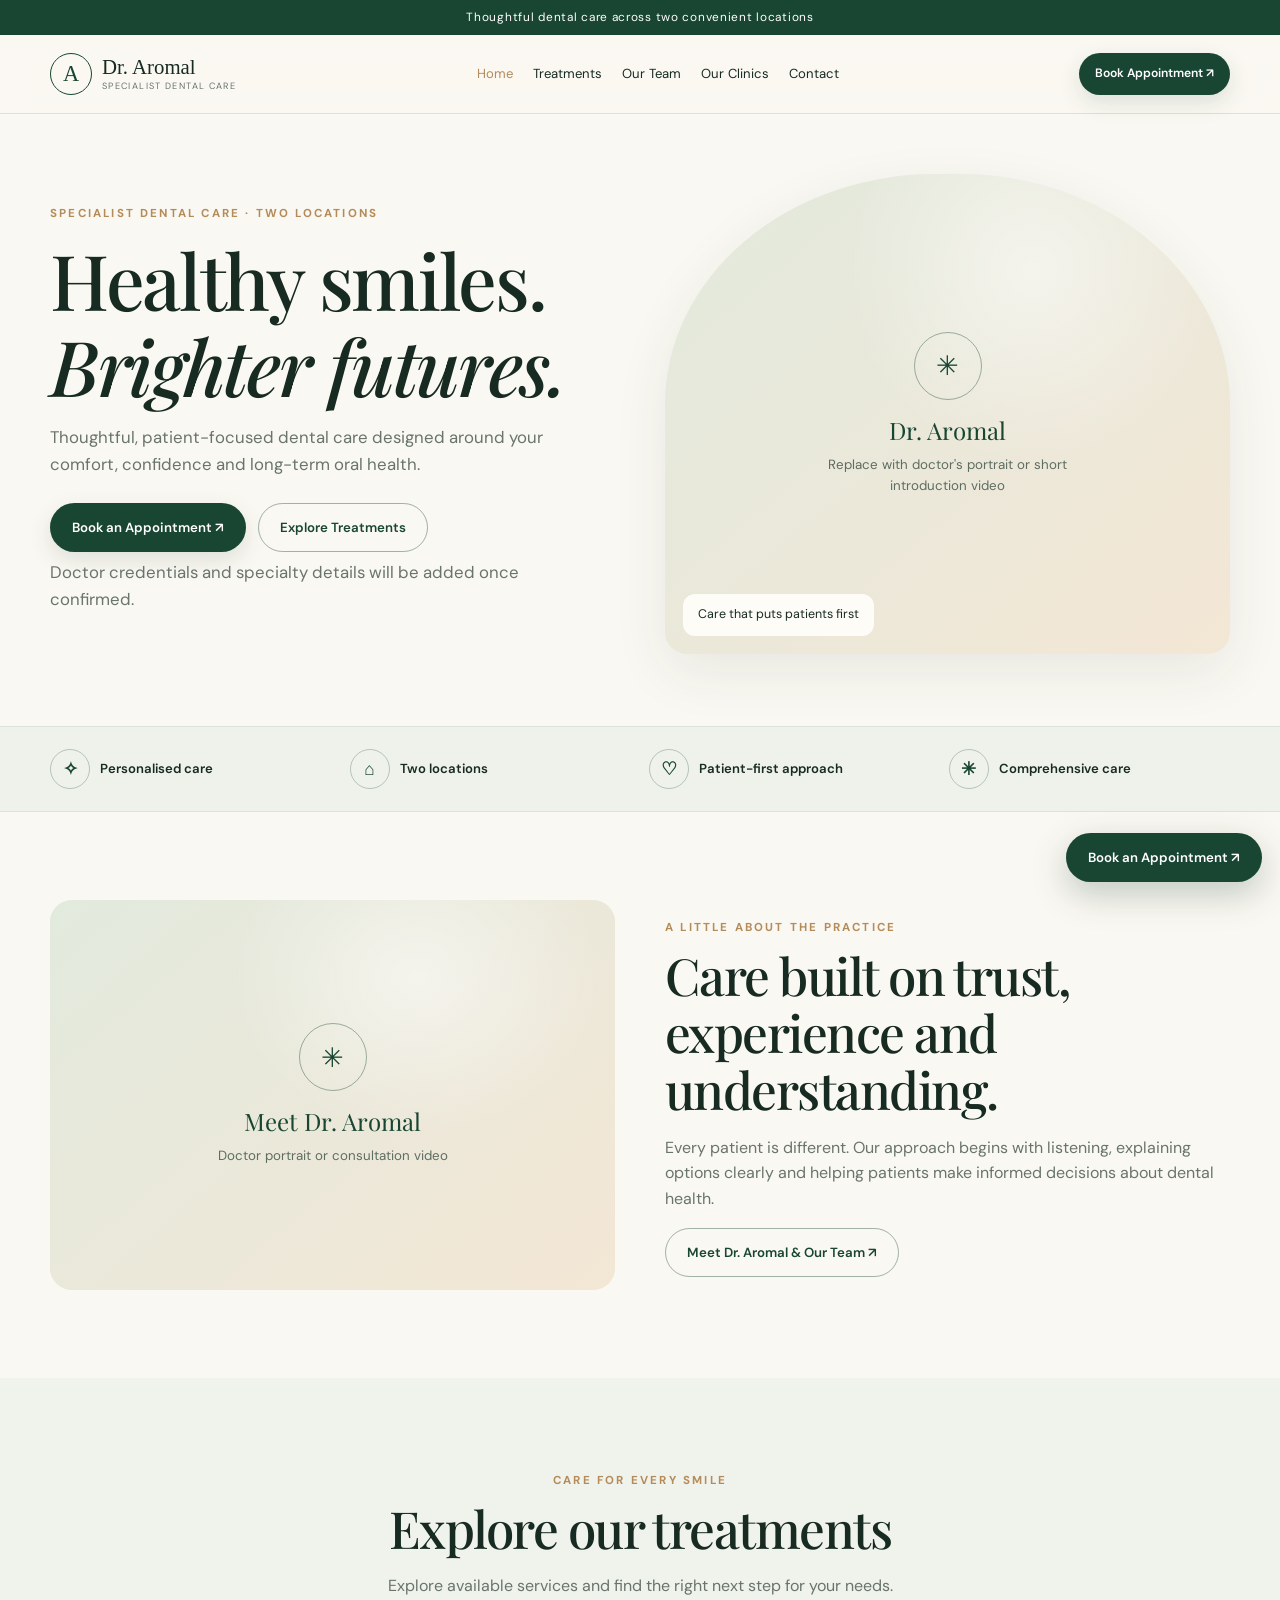
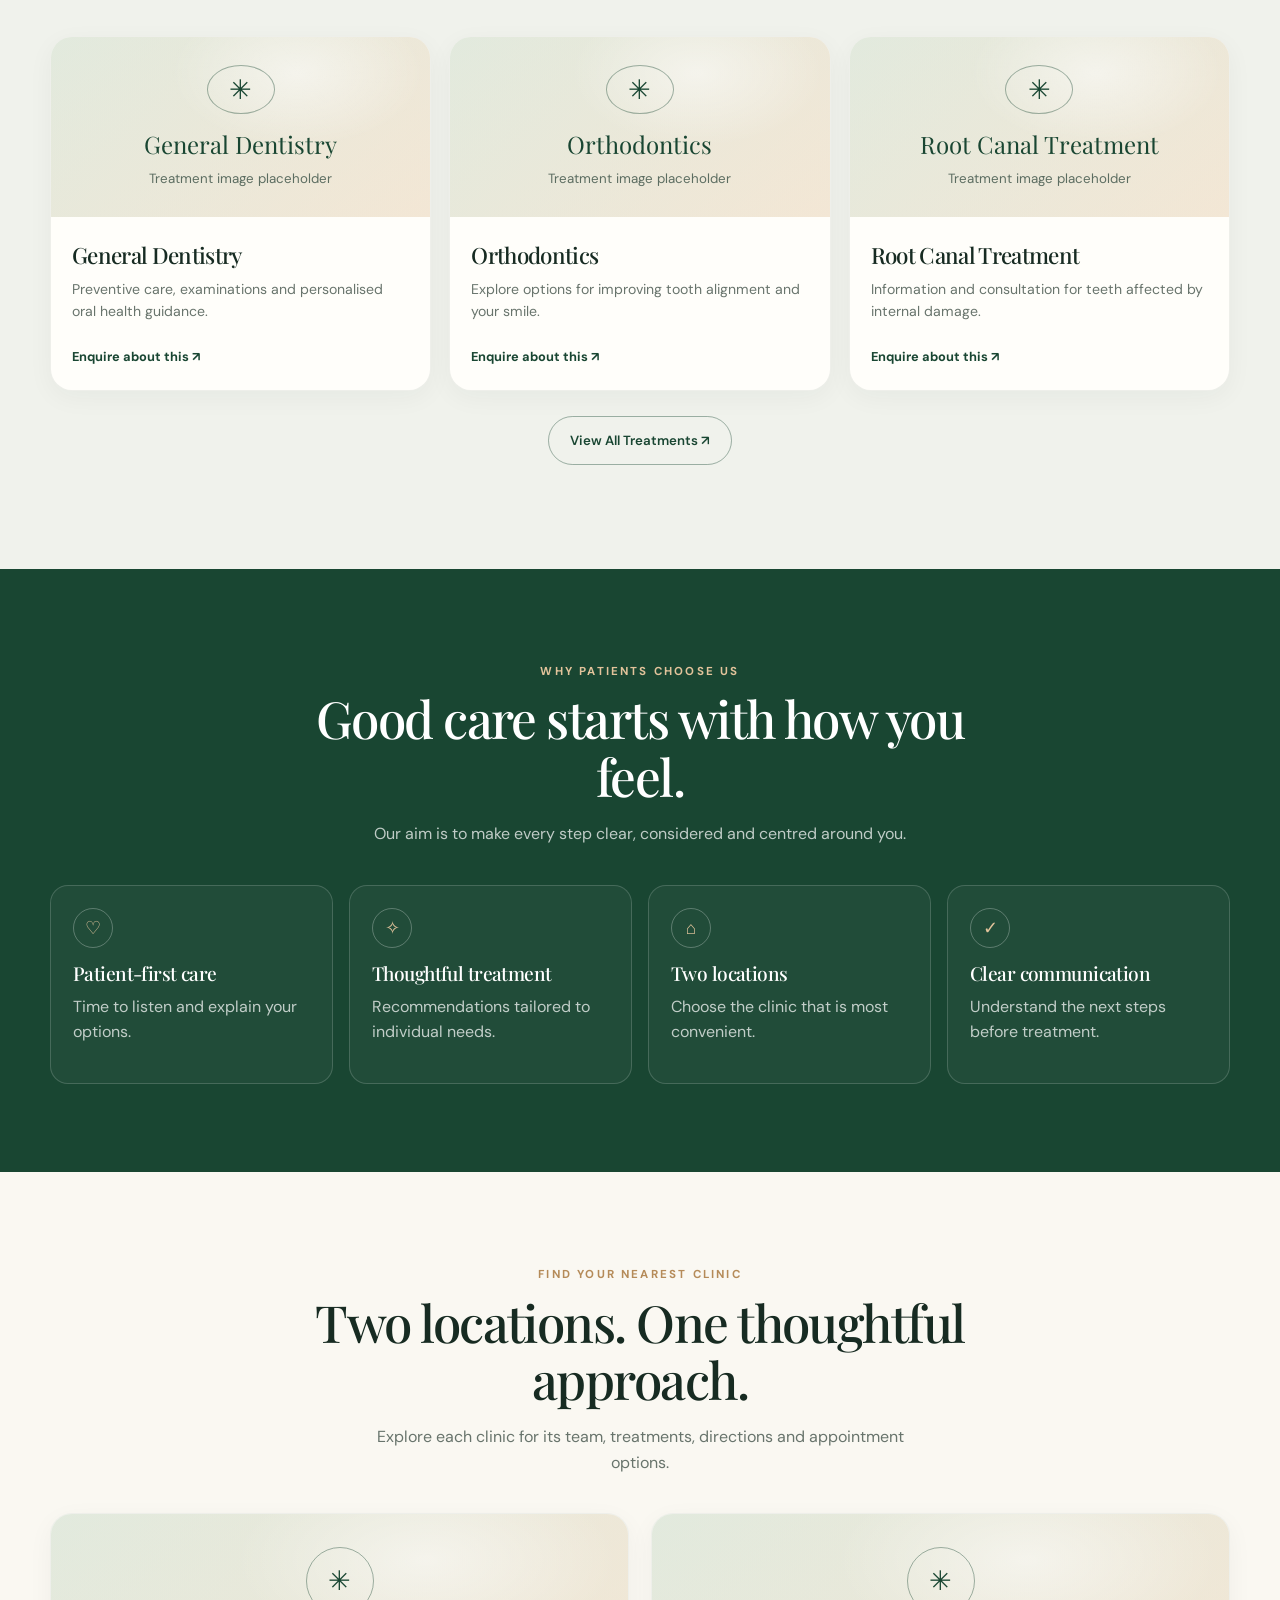
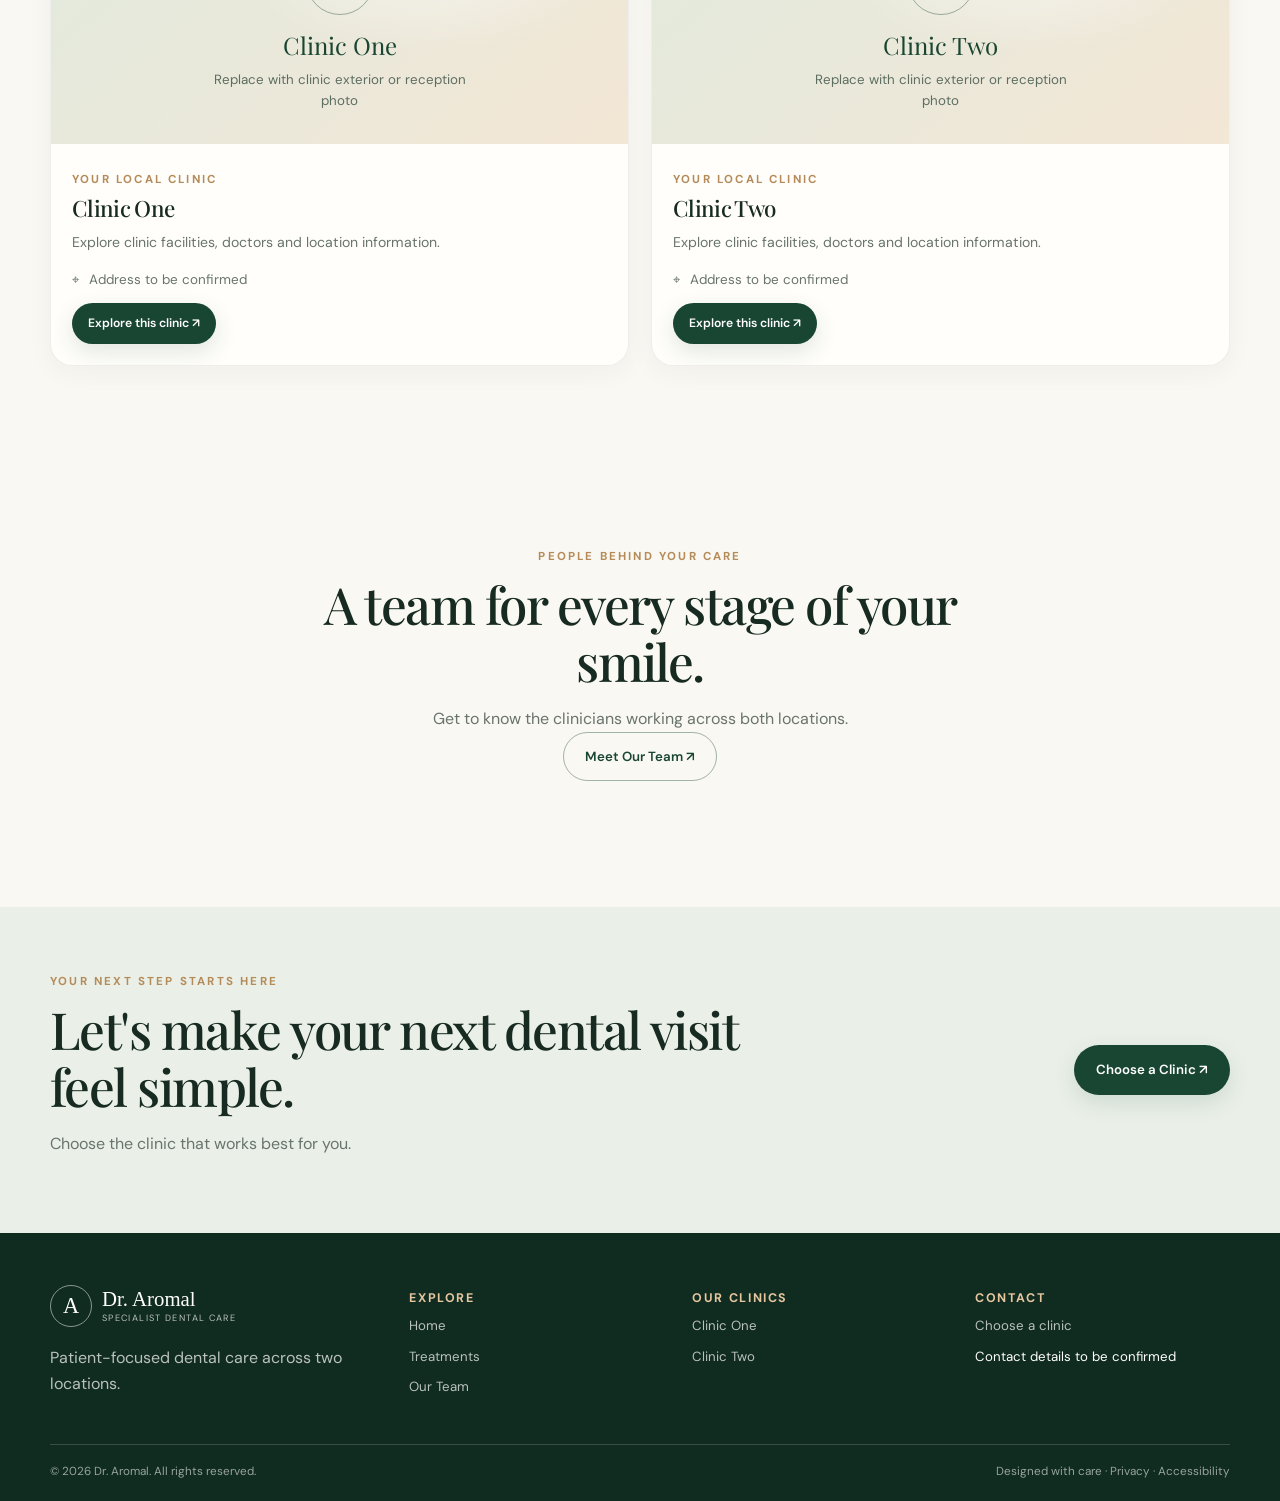
==== index.html @ 63427eaf "Add files via upload" ====
<!doctype html><html lang="en"><head><meta charset="utf-8"><meta name="viewport" content="width=device-width,initial-scale=1"><meta name="description" content="Premium dental care with Dr. Aromal across two clinic locations."><title>Home | Dr. Aromal</title><link rel="icon" href="assets/icons/favicon.svg" type="image/svg+xml"><link rel="stylesheet" href="css/style.css"><link rel="stylesheet" href="css/animations.css"></head><body><div class="topbar">Thoughtful dental care across two convenient locations</div><header class="header"><div class="container nav"><a class="brand" href="index.html"><span class="brand-mark">A</span><span><span class="brand-name">Dr. Aromal</span><span class="brand-sub">Specialist Dental Care</span></span></a><nav class="nav-links"><a class="active" href="index.html">Home</a><a class="" href="treatments.html">Treatments</a><a class="" href="team.html">Our Team</a><a class="" href="#clinics">Our Clinics</a><a class="" href="#contact">Contact</a></nav><div class="nav-actions"><button class="btn btn-primary btn-small" data-book>Book Appointment ↗</button><button class="menu-toggle" aria-label="Toggle navigation" aria-expanded="false">☰</button></div></div></header><main><section class="hero"><div class="container hero-grid"><div class="hero-copy"><span class="eyebrow">Specialist dental care · Two locations</span><h1>Healthy smiles.<br><em>Brighter futures.</em></h1><p>Thoughtful, patient-focused dental care designed around your comfort, confidence and long-term oral health.</p><div class="hero-actions"><button class="btn btn-primary" data-book>Book an Appointment ↗</button><a class="btn btn-outline" href="treatments.html">Explore Treatments</a></div><p class="empty-note">Doctor credentials and specialty details will be added once confirmed.</p></div><div class="hero-media"><div class="media-placeholder"><span class="placeholder-icon">✳</span><strong>Dr. Aromal</strong><small>Replace with doctor's portrait or short introduction video</small></div><div class="media-label">Care that puts patients first</div></div></div></section><section class="trust-strip"><div class="container trust-grid"><div class="trust-item"><span class="trust-icon">✧</span>Personalised care</div><div class="trust-item"><span class="trust-icon">⌂</span>Two locations</div><div class="trust-item"><span class="trust-icon">♡</span>Patient-first approach</div><div class="trust-item"><span class="trust-icon">✳</span>Comprehensive care</div></div></section><section class="section"><div class="container split"><div class="image-panel reveal"><div class="media-placeholder"><span class="placeholder-icon">✳</span><strong>Meet Dr. Aromal</strong><small>Doctor portrait or consultation video</small></div></div><div class="reveal"><span class="eyebrow">A little about the practice</span><h2>Care built on trust, experience and understanding.</h2><p>Every patient is different. Our approach begins with listening, explaining options clearly and helping patients make informed decisions about dental health.</p><a class="btn btn-outline" href="team.html">Meet Dr. Aromal & Our Team ↗</a></div></div></section><section class="section" style="background:#f0f2ec"><div class="container"><div class="section-head reveal"><span class="eyebrow">Care for every smile</span><h2>Explore our treatments</h2><p>Explore available services and find the right next step for your needs.</p></div><div class="treatment-grid"><article class="treatment-card reveal"><div class="card-media"><div class="media-placeholder"><span class="placeholder-icon">✳</span><strong>General Dentistry</strong><small>Treatment image placeholder</small></div></div><div class="card-body"><h3>General Dentistry</h3><p>Preventive care, examinations and personalised oral health guidance.</p><a class="card-link" href="#contact">Enquire about this ↗</a></div></article><article class="treatment-card reveal"><div class="card-media"><div class="media-placeholder"><span class="placeholder-icon">✳</span><strong>Orthodontics</strong><small>Treatment image placeholder</small></div></div><div class="card-body"><h3>Orthodontics</h3><p>Explore options for improving tooth alignment and your smile.</p><a class="card-link" href="#contact">Enquire about this ↗</a></div></article><article class="treatment-card reveal"><div class="card-media"><div class="media-placeholder"><span class="placeholder-icon">✳</span><strong>Root Canal Treatment</strong><small>Treatment image placeholder</small></div></div><div class="card-body"><h3>Root Canal Treatment</h3><p>Information and consultation for teeth affected by internal damage.</p><a class="card-link" href="#contact">Enquire about this ↗</a></div></article></div><p style="text-align:center;margin-top:25px"><a class="btn btn-outline" href="treatments.html">View All Treatments ↗</a></p></div></section><section class="section why-section"><div class="container"><div class="section-head reveal"><span class="eyebrow">Why patients choose us</span><h2>Good care starts with how you feel.</h2><p>Our aim is to make every step clear, considered and centred around you.</p></div><div class="why-grid"><article class="why-card reveal"><span class="trust-icon">♡</span><h3>Patient-first care</h3><p>Time to listen and explain your options.</p></article><article class="why-card reveal"><span class="trust-icon">✧</span><h3>Thoughtful treatment</h3><p>Recommendations tailored to individual needs.</p></article><article class="why-card reveal"><span class="trust-icon">⌂</span><h3>Two locations</h3><p>Choose the clinic that is most convenient.</p></article><article class="why-card reveal"><span class="trust-icon">✓</span><h3>Clear communication</h3><p>Understand the next steps before treatment.</p></article></div></div></section><section class="section" id="clinics"><div class="container"><div class="section-head reveal"><span class="eyebrow">Find your nearest clinic</span><h2>Two locations. One thoughtful approach.</h2><p>Explore each clinic for its team, treatments, directions and appointment options.</p></div><div class="clinic-grid"><article class="clinic-card reveal"><div class="card-media"><div class="media-placeholder"><span class="placeholder-icon">✳</span><strong>Clinic One</strong><small>Replace with clinic exterior or reception photo</small></div></div><div class="card-body"><span class="eyebrow">Your local clinic</span><h3>Clinic One</h3><p>Explore clinic facilities, doctors and location information.</p><div class="meta-line">⌖ <span>Address to be confirmed</span></div><a class="btn btn-primary btn-small" href="clinic-one.html">Explore this clinic ↗</a></div></article><article class="clinic-card reveal"><div class="card-media"><div class="media-placeholder"><span class="placeholder-icon">✳</span><strong>Clinic Two</strong><small>Replace with clinic exterior or reception photo</small></div></div><div class="card-body"><span class="eyebrow">Your local clinic</span><h3>Clinic Two</h3><p>Explore clinic facilities, doctors and location information.</p><div class="meta-line">⌖ <span>Address to be confirmed</span></div><a class="btn btn-primary btn-small" href="clinic-two.html">Explore this clinic ↗</a></div></article></div></div></section><section class="section"><div class="container"><div class="section-head reveal"><span class="eyebrow">People behind your care</span><h2>A team for every stage of your smile.</h2><p>Get to know the clinicians working across both locations.</p><a class="btn btn-outline" href="team.html">Meet Our Team ↗</a></div></div></section></main><section class="cta-band" id="contact"><div class="container cta-inner"><div><span class="eyebrow">Your next step starts here</span><h2>Let's make your next dental visit feel simple.</h2><p>Choose the clinic that works best for you.</p></div><button class="btn btn-primary" data-book>Choose a Clinic ↗</button></div></section><footer class="footer"><div class="container"><div class="footer-grid"><div><a class="brand" href="index.html"><span class="brand-mark">A</span><span><span class="brand-name" style="color:white">Dr. Aromal</span><span class="brand-sub">Specialist Dental Care</span></span></a><p style="margin-top:18px">Patient-focused dental care across two locations.</p></div><div><h3>Explore</h3><div class="footer-links"><a href="index.html">Home</a><a href="treatments.html">Treatments</a><a href="team.html">Our Team</a></div></div><div><h3>Our Clinics</h3><div class="footer-links"><a href="clinic-one.html">Clinic One</a><a href="clinic-two.html">Clinic Two</a></div></div><div><h3>Contact</h3><div class="footer-links"><a href="#contact" data-book>Choose a clinic</a><span>Contact details to be confirmed</span></div></div></div><div class="footer-bottom"><span>© <span data-year></span> Dr. Aromal. All rights reserved.</span><span>Designed with care · Privacy · Accessibility</span></div></div></footer><button class="btn btn-primary floating-book" data-book>Book an Appointment ↗</button><div class="modal-backdrop" aria-hidden="true"><div class="booking-modal" role="dialog" aria-modal="true" aria-labelledby="booking-title"><button class="modal-close" aria-label="Close">×</button><span class="eyebrow">Appointment enquiry</span><h2 id="booking-title">Where would you like to visit?</h2><p>Select your preferred clinic so your enquiry goes to the right place.</p><div class="booking-options"><button class="booking-option" data-clinic-choice="one"><strong>Clinic One ↗</strong><span>Contact options</span></button><button class="booking-option" data-clinic-choice="two"><strong>Clinic Two ↗</strong><span>Contact options</span></button></div><div class="booking-result"><p style="width:100%">Selected: <strong id="selected-clinic-label">Clinic</strong></p><button class="btn btn-primary" data-book-whatsapp>Continue on WhatsApp</button><button class="btn btn-outline" data-book-call>Call clinic</button></div><p class="empty-note">Appointments are confirmed directly with the clinic.</p></div></div><script src="js/config.js"></script><script src="js/main.js"></script><script>document.querySelectorAll("[data-year]").forEach(e=>e.textContent=new Date().getFullYear())</script></body></html>
---- css/style.css ----
@import url('https://fonts.googleapis.com/css2?family=DM+Sans:wght@400;500;600;700&family=Playfair+Display:wght@400;500;600&display=swap');:root{--ink:#172b22;--green:#194632;--green2:#2d634b;--ivory:#faf8f2;--paper:#fffefa;--mint:#eaf0e8;--gold:#b58b59;--muted:#68746c;--line:#dce1da;--shadow:0 18px 55px #18312515;--radius:22px;--max:1180px}*{box-sizing:border-box}html{scroll-behavior:smooth}body{margin:0;background:var(--ivory);color:var(--ink);font:16px/1.6 'DM Sans',sans-serif}a{color:inherit;text-decoration:none}button{font:inherit;cursor:pointer}.container{width:min(var(--max),calc(100% - 40px));margin:auto}.eyebrow{font-size:.72rem;text-transform:uppercase;letter-spacing:.19em;font-weight:700;color:var(--gold)}h1,h2,h3{font-family:'Playfair Display',Georgia,serif;font-weight:500;line-height:1.12;letter-spacing:-.03em}h1{font-size:clamp(2.8rem,6vw,5.2rem);margin:.7rem 0 1rem}h2{font-size:clamp(2.1rem,4vw,3.4rem);margin:.5rem 0 1rem}h3{font-size:1.4rem;margin:.3rem 0 .6rem}p{color:var(--muted);margin:.4rem 0 1rem}.section{padding:88px 0}.section-head{max-width:700px;text-align:center;margin:0 auto 38px}.section-head p{max-width:570px;margin:auto}.topbar{background:var(--green);color:white;text-align:center;padding:8px;font-size:.74rem;letter-spacing:.06em}.header{position:sticky;top:0;z-index:50;background:#faf8f2ed;backdrop-filter:blur(14px);border-bottom:1px solid var(--line)}.nav{height:78px;display:flex;align-items:center;justify-content:space-between;gap:22px}.brand{display:flex;align-items:center;gap:10px;min-width:max-content}.brand-mark{width:42px;height:42px;border:1px solid var(--green);border-radius:50%;display:grid;place-items:center;color:var(--green);font:1.4rem Georgia}.brand-name{font:1.3rem Georgia;display:block}.brand-sub{font-size:.57rem;letter-spacing:.15em;text-transform:uppercase;color:var(--muted);display:block}.nav-links{display:flex;gap:20px;align-items:center;font-size:.82rem}.nav-links a:hover,.nav-links a.active{color:var(--gold)}.menu-toggle{display:none;border:1px solid var(--line);background:none;border-radius:50%;width:42px;height:42px}.btn{display:inline-flex;align-items:center;justify-content:center;gap:9px;border:1px solid transparent;border-radius:999px;padding:13px 21px;font-size:.83rem;font-weight:600;transition:.25s}.btn:hover{transform:translateY(-2px)}.btn-primary{background:var(--green);color:white;box-shadow:0 8px 22px #173f3020}.btn-primary:hover{background:var(--green2)}.btn-outline{border-color:#19463266;color:var(--green);background:transparent}.btn-light{background:var(--paper);color:var(--green)}.btn-small{padding:10px 15px;font-size:.76rem}.hero{padding:60px 0 72px;overflow:hidden}.hero-grid,.split{display:grid;grid-template-columns:1fr 1fr;align-items:center;gap:50px}.hero-copy p{font-size:1.05rem;max-width:520px}.hero-actions{display:flex;gap:12px;flex-wrap:wrap;margin-top:25px}.hero-media,.image-panel,.card-media,.doctor-photo{position:relative;overflow:hidden;background:linear-gradient(140deg,#dfe8dc,#f1e5d5)}.hero-media{min-height:480px;border-radius:48% 48% 22px 22px;box-shadow:var(--shadow)}.media-placeholder{position:absolute;inset:0;display:flex;flex-direction:column;justify-content:center;align-items:center;text-align:center;padding:28px;color:var(--green);background:radial-gradient(ellipse at 65% 20%,#ffffff80,transparent 36%),linear-gradient(140deg,#e4ebdf88,#f5e8d588)}.placeholder-icon{width:68px;height:68px;border:1px solid #19463266;border-radius:50%;display:grid;place-items:center;font-size:1.7rem;margin-bottom:14px}.media-placeholder strong{font:1.5rem 'Playfair Display',Georgia,serif}.media-placeholder small{color:#5c6d61;max-width:260px;margin-top:8px}.media-label{position:absolute;bottom:18px;left:18px;padding:11px 15px;border-radius:12px;background:#fffefaed;font-size:.78rem}.trust-strip{background:#eaf0e8a8;border-block:1px solid var(--line)}.trust-grid{display:grid;grid-template-columns:repeat(4,1fr);gap:18px;padding:22px 0}.trust-item{display:flex;align-items:center;gap:10px;font-size:.82rem;font-weight:600}.trust-icon{width:40px;height:40px;flex:none;display:grid;place-items:center;border:1px solid #19463244;border-radius:50%;color:var(--green);font-size:1.1rem}.image-panel{min-height:390px;border-radius:var(--radius)}.treatment-grid{display:grid;grid-template-columns:repeat(3,1fr);gap:18px}.treatment-card,.doctor-card,.clinic-card{background:var(--paper);border:1px solid #172b2212;border-radius:var(--radius);overflow:hidden;box-shadow:0 7px 26px #1831250b;transition:transform .3s,box-shadow .3s}.treatment-card:hover,.doctor-card:hover,.clinic-card:hover{transform:translateY(-5px);box-shadow:var(--shadow)}.card-media{height:180px}.card-body{padding:21px}.card-body p{font-size:.88rem}.card-link{display:inline-flex;gap:8px;margin-top:8px;color:var(--green);font-size:.8rem;font-weight:700}.why-section{background:var(--green);color:white}.why-section .eyebrow{color:#e2c39b}.why-section p{color:#ffffffb8}.why-grid{display:grid;grid-template-columns:repeat(4,1fr);gap:16px;margin-top:35px}.why-card{padding:22px;border:1px solid #ffffff2a;border-radius:18px;background:#ffffff09}.why-card .trust-icon{color:#e2c39b;border-color:#ffffff45;margin-bottom:15px}.why-card h3{font-size:1.2rem}.clinic-grid{display:grid;grid-template-columns:repeat(2,1fr);gap:22px}.clinic-card .card-media{height:230px}.doctor-grid{display:grid;grid-template-columns:repeat(4,1fr);gap:16px}.doctor-photo{height:205px}.doctor-card .card-body{padding:16px}.doctor-card h3{font-size:1.2rem}.doctor-role{font-size:.72rem;color:var(--gold);font-weight:700}.clinic-filter{display:flex;justify-content:center;gap:8px;margin:25px 0 32px}.filter-btn{border:1px solid var(--line);border-radius:99px;background:transparent;padding:10px 17px;color:var(--green)}.filter-btn.active{background:var(--green);color:white}.cta-band{background:var(--mint);padding:60px 0}.cta-inner{display:flex;justify-content:space-between;align-items:center;gap:25px}.cta-inner h2{max-width:700px}.page-hero{padding:72px 0 52px;text-align:center;background:linear-gradient(130deg,#edf1e9,#faf8f2 62%,#f2e8d9)}.page-hero h1{font-size:clamp(2.6rem,5vw,4.4rem)}.page-hero p{max-width:650px;margin:auto}.breadcrumb{font-size:.77rem;color:var(--muted);margin-bottom:18px}.clinic-hero{position:relative;min-height:450px;display:flex;align-items:flex-end;background:linear-gradient(135deg,#dce6da,#e9decd);overflow:hidden}.clinic-hero-content{position:relative;width:100%;padding:72px 0 38px;background:linear-gradient(0deg,#0c2219d9,transparent);color:white}.clinic-hero-content p{color:#ffffffd1;max-width:550px}.clinic-hero-content .eyebrow{color:#e9c89d}.clinic-details{display:grid;grid-template-columns:1fr 1fr;gap:22px}.detail-card{padding:26px;background:var(--paper);border:1px solid var(--line);border-radius:var(--radius)}.meta-line{display:flex;gap:10px;color:var(--muted);font-size:.84rem;margin:12px 0}.map-placeholder{height:220px;border-radius:16px;background:linear-gradient(135deg,#e5ece3,#d8e1d7);display:grid;place-items:center;text-align:center;margin-top:16px;padding:20px;color:var(--green)}.footer{background:#102b20;color:white;padding:52px 0 20px}.footer-grid{display:grid;grid-template-columns:1.3fr 1fr 1fr 1fr;gap:28px}.footer .brand-mark{color:white;border-color:#ffffff80}.footer .brand-sub,.footer p,.footer a{color:#ffffffb5}.footer h3{font:700 .78rem 'DM Sans',sans-serif;letter-spacing:.13em;text-transform:uppercase;color:#e5c69e}.footer-links{display:grid;gap:9px;font-size:.83rem}.footer-bottom{display:flex;justify-content:space-between;gap:15px;border-top:1px solid #ffffff2b;margin-top:32px;padding-top:17px;color:#ffffff91;font-size:.73rem}.floating-book{position:fixed;right:18px;bottom:18px;z-index:40;box-shadow:0 12px 35px #173f3040}.modal-backdrop{position:fixed;inset:0;z-index:100;background:#0a1912a8;backdrop-filter:blur(6px);display:none;align-items:center;justify-content:center;padding:18px}.modal-backdrop.open{display:flex}.booking-modal{position:relative;width:min(530px,100%);background:var(--ivory);border-radius:25px;padding:29px;box-shadow:0 30px 100px #0004}.modal-close{position:absolute;right:15px;top:15px;border:1px solid var(--line);background:none;border-radius:50%;width:37px;height:37px}.booking-options{display:grid;grid-template-columns:1fr 1fr;gap:12px;margin:23px 0}.booking-option{background:var(--paper);border:1px solid var(--line);border-radius:15px;padding:17px;text-align:left}.booking-option strong{display:block;font:1.2rem 'Playfair Display',Georgia,serif}.booking-option span{font-size:.76rem;color:var(--muted)}.booking-result{display:none;gap:10px;flex-wrap:wrap}.booking-result.show{display:flex}.empty-note{font-size:.76rem;color:var(--muted)}.reveal{opacity:0;transform:translateY(20px);transition:opacity .7s,transform .7s}.reveal.visible{opacity:1;transform:none}
@media(max-width:1000px){.nav-links{gap:12px;font-size:.75rem}.hero-grid,.split{gap:28px}.doctor-grid{grid-template-columns:repeat(2,1fr)}.why-grid{grid-template-columns:repeat(2,1fr)}.footer-grid{grid-template-columns:repeat(2,1fr)}}@media(max-width:760px){.container{width:calc(100% - 32px)}.nav{height:68px}.menu-toggle{display:block}.nav-actions>.btn{display:none}.nav-links{display:none;position:absolute;top:68px;left:0;right:0;padding:15px 22px 25px;background:var(--ivory);box-shadow:var(--shadow);flex-direction:column;align-items:stretch;gap:0}.nav-links.open{display:flex}.nav-links a{padding:13px 0;border-bottom:1px solid var(--line);font-size:.95rem}.hero{padding:35px 0 48px}.hero-grid,.split{grid-template-columns:1fr;gap:28px}.hero-media{min-height:360px;border-radius:145px 145px 20px 20px}.section{padding:65px 0}.trust-grid{grid-template-columns:repeat(2,1fr)}.treatment-grid{grid-template-columns:repeat(2,1fr);gap:12px}.card-media{height:145px}.card-body{padding:15px}.clinic-grid,.clinic-details{grid-template-columns:1fr}.clinic-card .card-media{height:210px}.doctor-photo{height:170px}.doctor-card .card-body{padding:12px}.why-grid{gap:11px}.why-card{padding:16px}.cta-inner{align-items:flex-start;flex-direction:column}.page-hero{padding:55px 0 42px}.clinic-hero{min-height:390px}.footer-grid{gap:24px 14px}.footer-bottom{flex-direction:column}.floating-book{left:14px;right:14px;bottom:10px}.floating-book{width:calc(100% - 28px)}.image-panel{min-height:310px}.booking-options{grid-template-columns:1fr}}@media(max-width:420px){.treatment-grid{grid-template-columns:1fr}.card-media{height:180px}.brand-name{font-size:1.15rem}.brand-mark{width:38px;height:38px}.trust-item{font-size:.75rem}}@media(prefers-reduced-motion:reduce){*,*::before,*::after{scroll-behavior:auto!important;transition-duration:.01ms!important}.reveal{opacity:1;transform:none}}
---- css/animations.css ----
@keyframes rise{from{opacity:0;transform:translateY(18px)}to{opacity:1;transform:translateY(0)}}.hero-copy .eyebrow{animation:rise .7s both}.hero-copy h1{animation:rise .8s .08s both}.hero-copy p{animation:rise .8s .16s both}.hero-actions{animation:rise .8s .24s both}.hero-media{animation:rise .9s .12s both}.brand-mark{transition:transform .35s}.brand:hover .brand-mark{transform:rotate(-8deg)}@media(prefers-reduced-motion:reduce){.hero-copy>*{animation:none}}
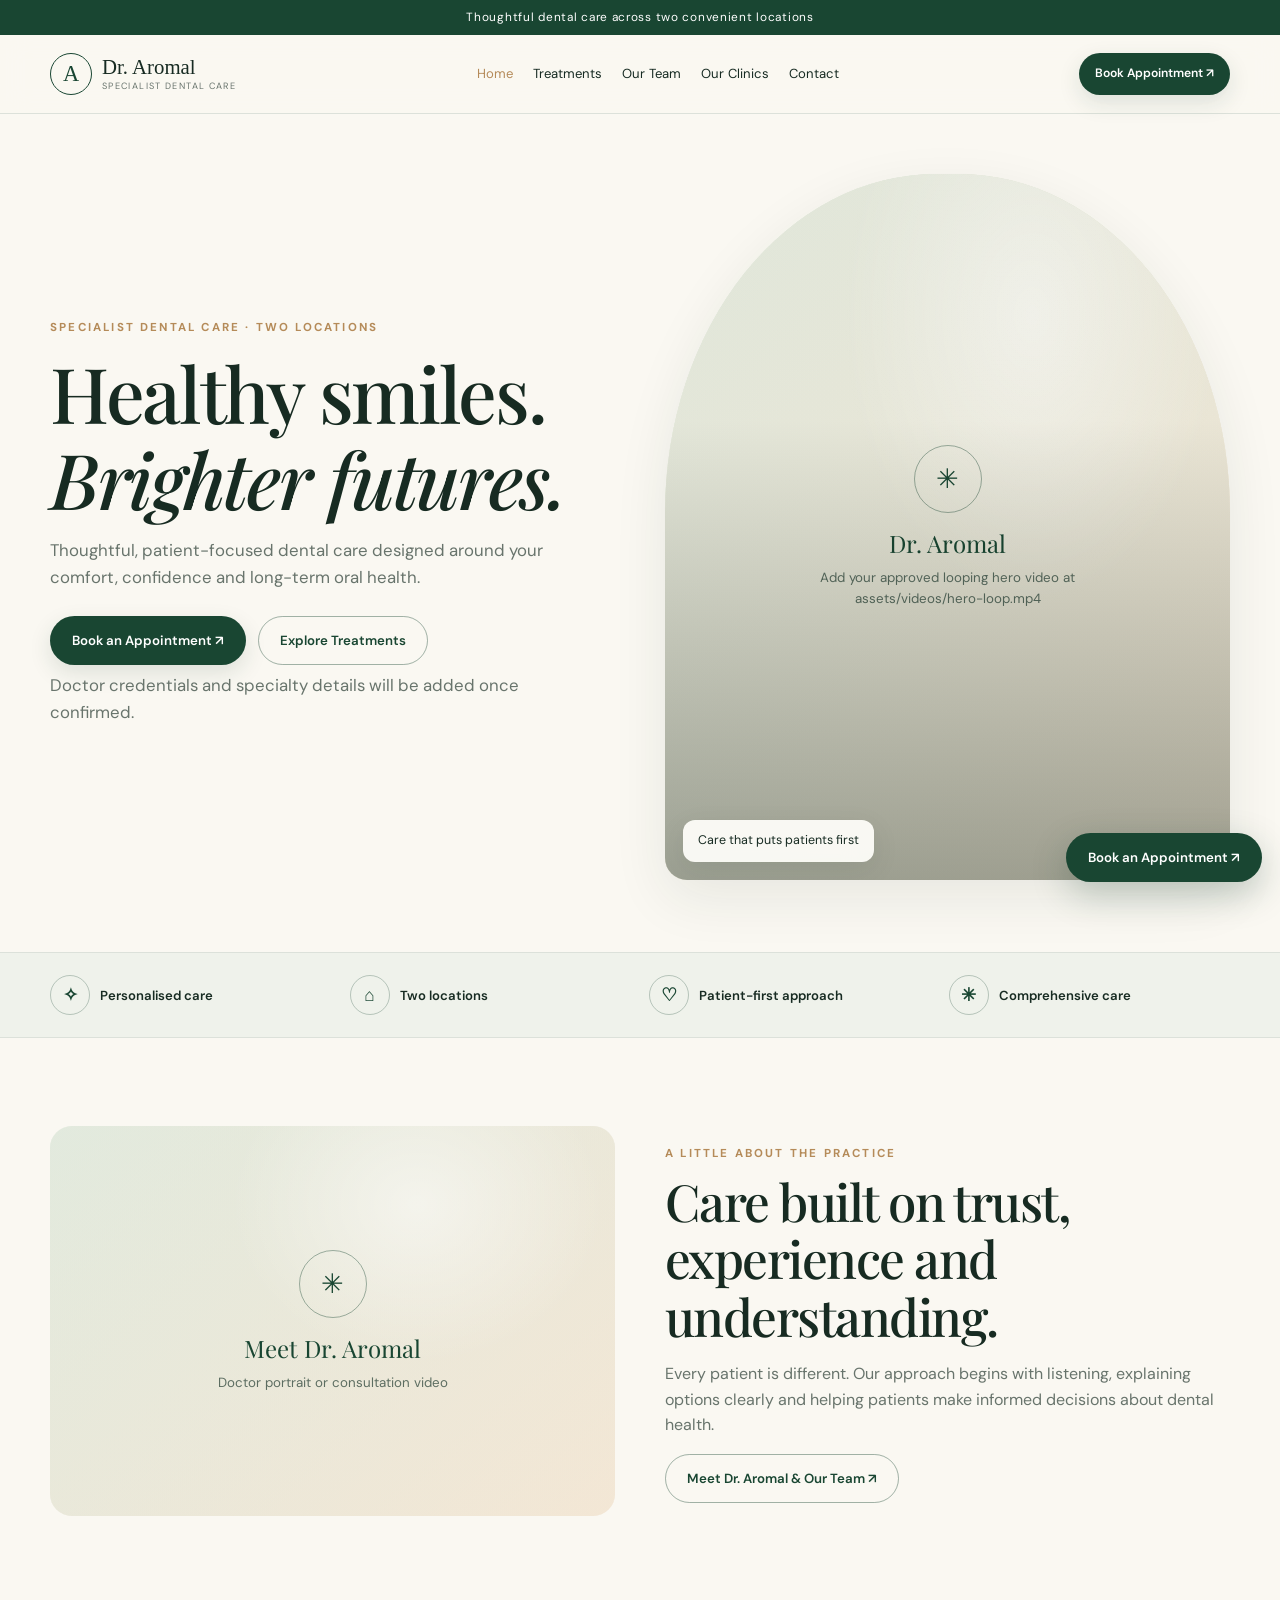
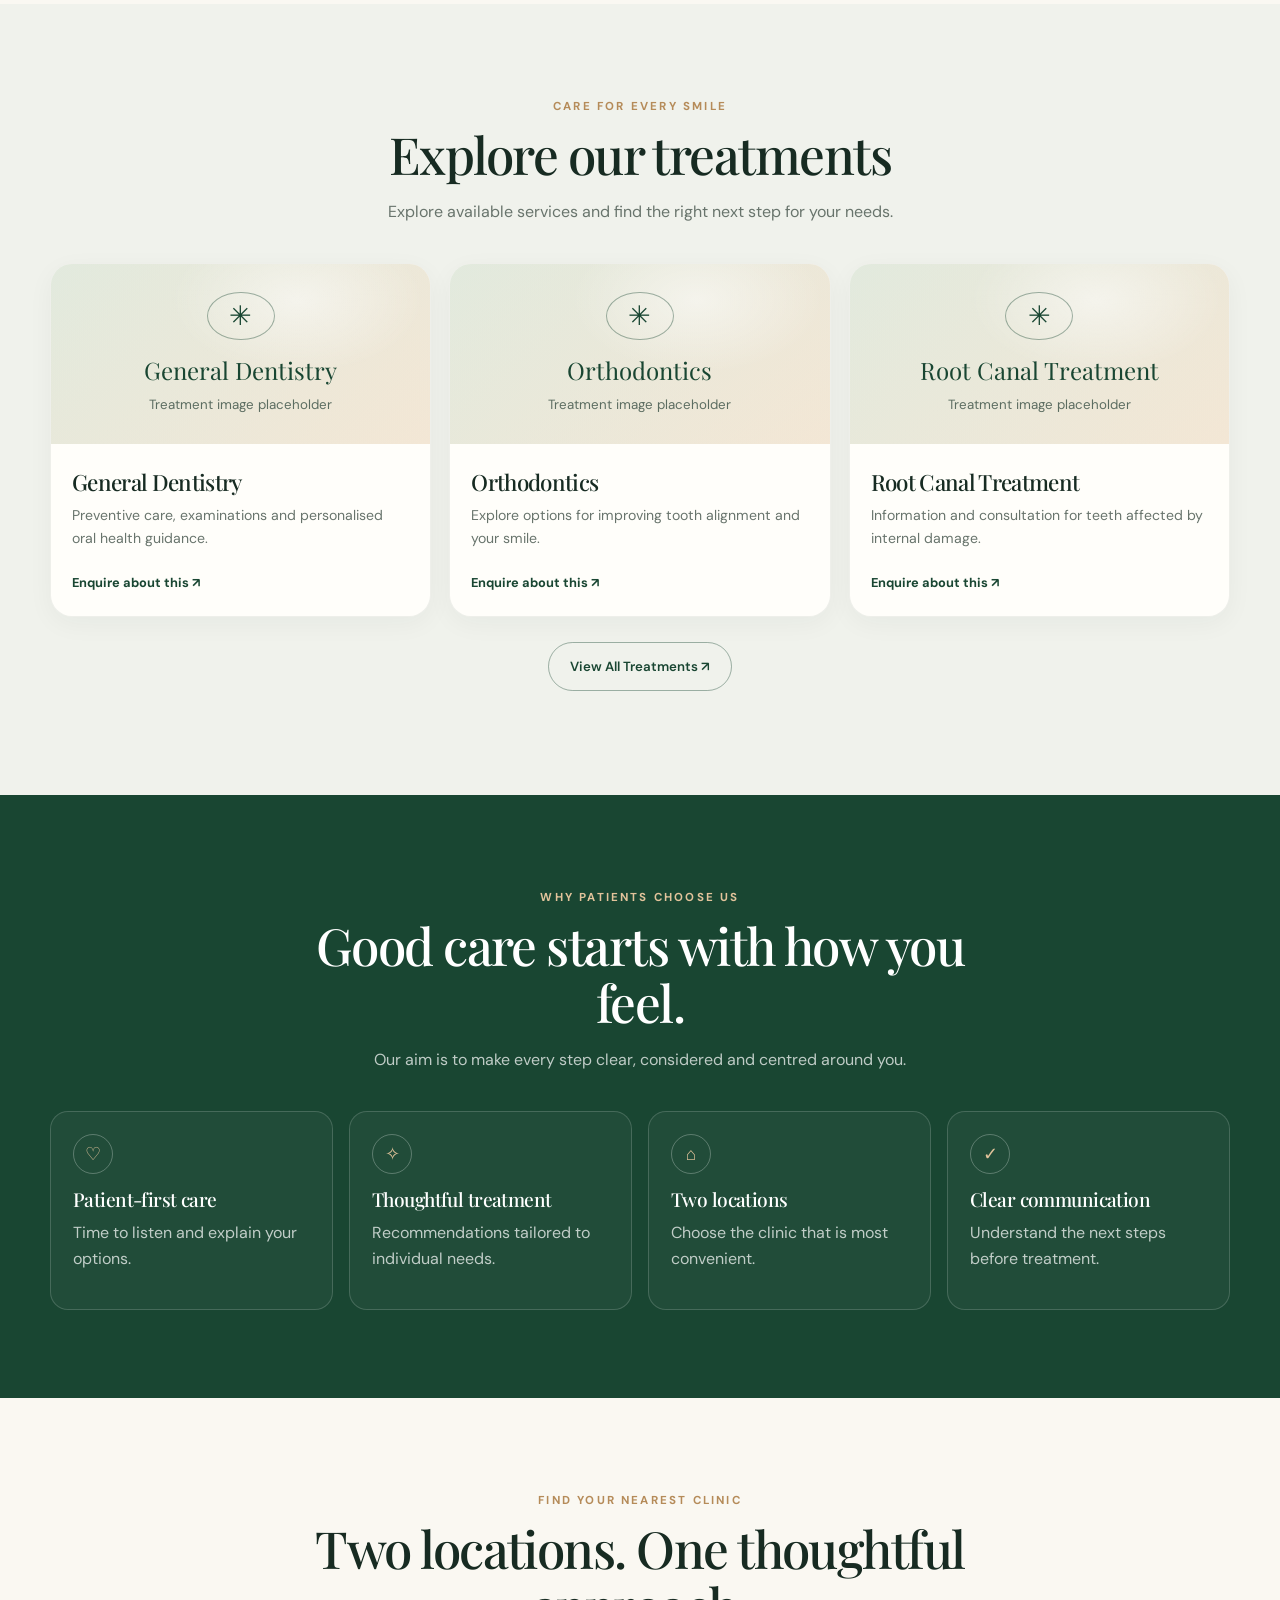
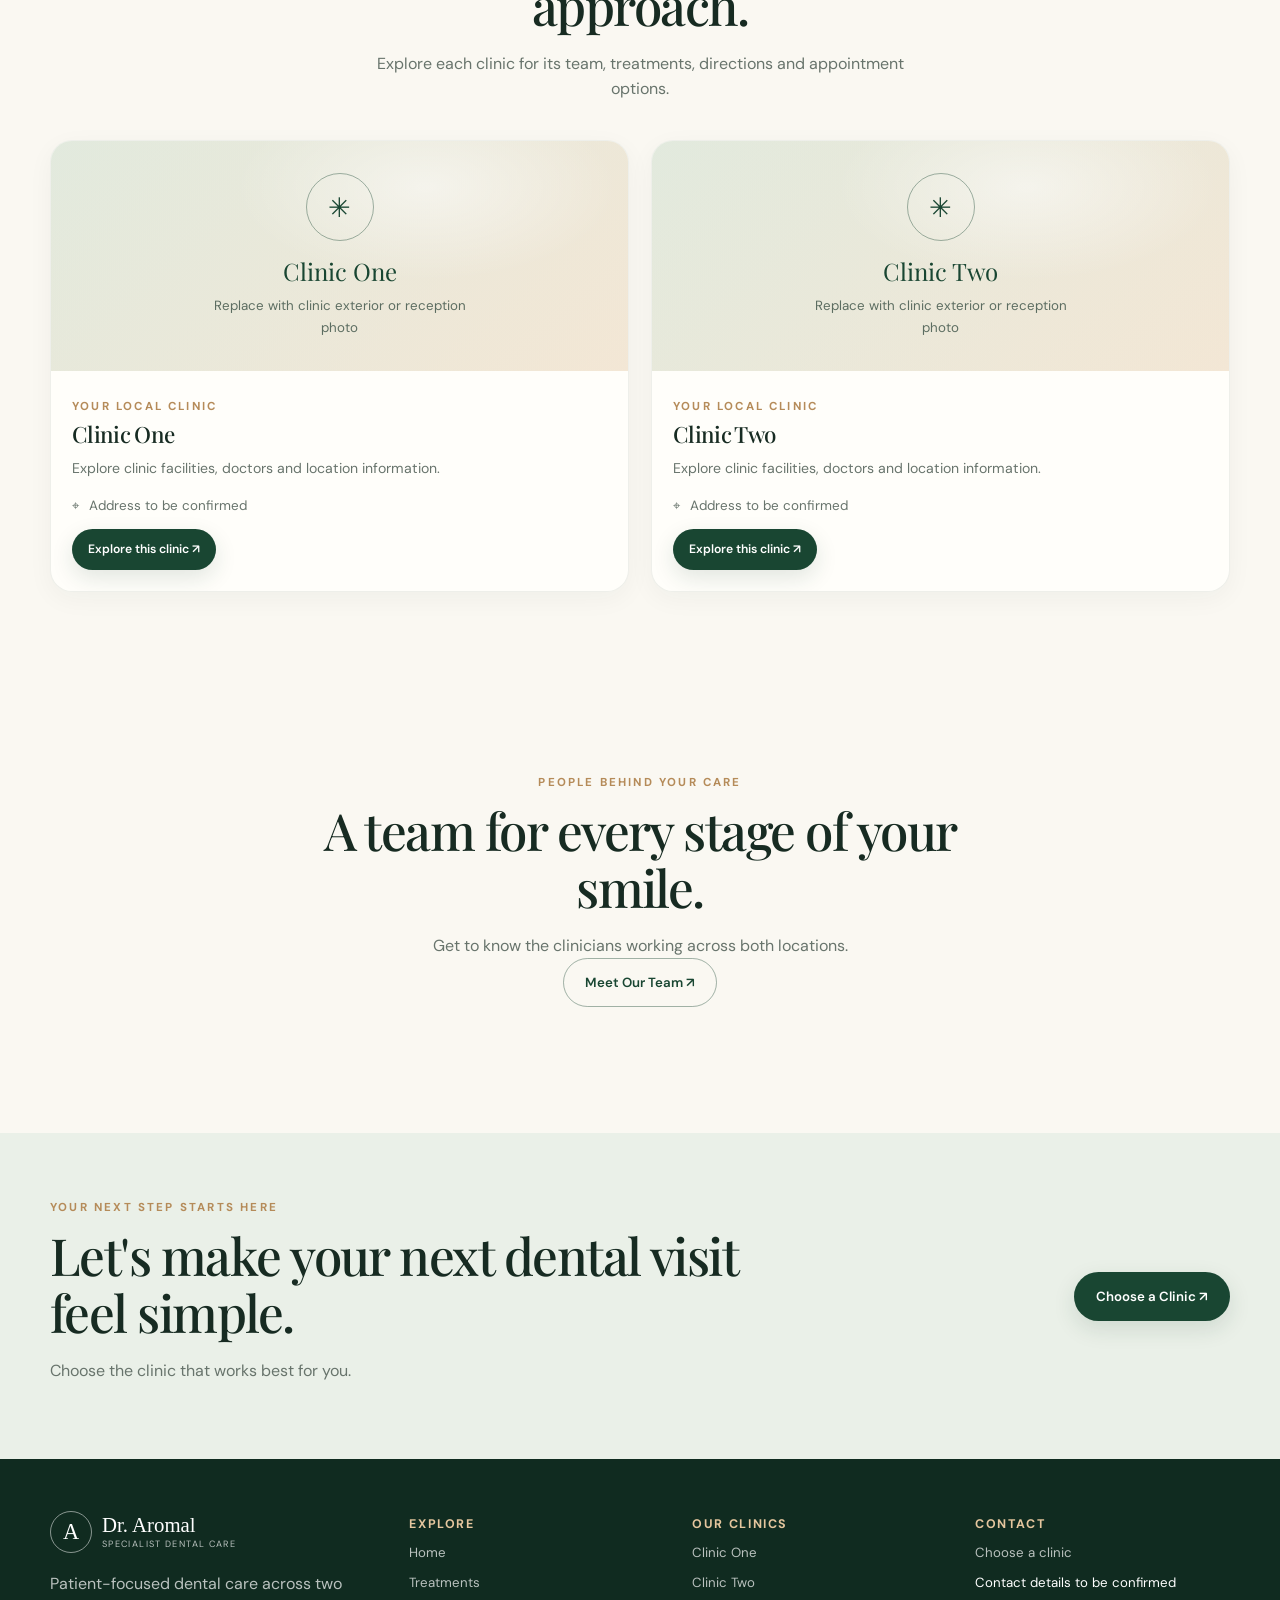
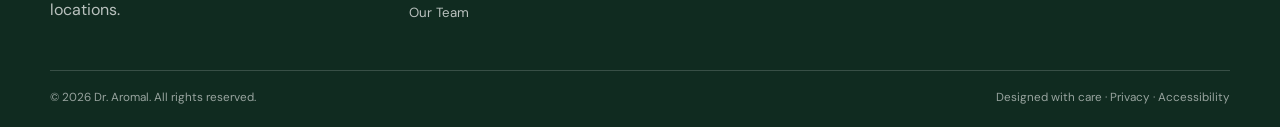
==== commit 31f868a1: "Add files via upload" ====
--- a/index.html
+++ b/index.html
@@ -1 +1,8 @@
-<!doctype html><html lang="en"><head><meta charset="utf-8"><meta name="viewport" content="width=device-width,initial-scale=1"><meta name="description" content="Premium dental care with Dr. Aromal across two clinic locations."><title>Home | Dr. Aromal</title><link rel="icon" href="assets/icons/favicon.svg" type="image/svg+xml"><link rel="stylesheet" href="css/style.css"><link rel="stylesheet" href="css/animations.css"></head><body><div class="topbar">Thoughtful dental care across two convenient locations</div><header class="header"><div class="container nav"><a class="brand" href="index.html"><span class="brand-mark">A</span><span><span class="brand-name">Dr. Aromal</span><span class="brand-sub">Specialist Dental Care</span></span></a><nav class="nav-links"><a class="active" href="index.html">Home</a><a class="" href="treatments.html">Treatments</a><a class="" href="team.html">Our Team</a><a class="" href="#clinics">Our Clinics</a><a class="" href="#contact">Contact</a></nav><div class="nav-actions"><button class="btn btn-primary btn-small" data-book>Book Appointment ↗</button><button class="menu-toggle" aria-label="Toggle navigation" aria-expanded="false">☰</button></div></div></header><main><section class="hero"><div class="container hero-grid"><div class="hero-copy"><span class="eyebrow">Specialist dental care · Two locations</span><h1>Healthy smiles.<br><em>Brighter futures.</em></h1><p>Thoughtful, patient-focused dental care designed around your comfort, confidence and long-term oral health.</p><div class="hero-actions"><button class="btn btn-primary" data-book>Book an Appointment ↗</button><a class="btn btn-outline" href="treatments.html">Explore Treatments</a></div><p class="empty-note">Doctor credentials and specialty details will be added once confirmed.</p></div><div class="hero-media"><div class="media-placeholder"><span class="placeholder-icon">✳</span><strong>Dr. Aromal</strong><small>Replace with doctor's portrait or short introduction video</small></div><div class="media-label">Care that puts patients first</div></div></div></section><section class="trust-strip"><div class="container trust-grid"><div class="trust-item"><span class="trust-icon">✧</span>Personalised care</div><div class="trust-item"><span class="trust-icon">⌂</span>Two locations</div><div class="trust-item"><span class="trust-icon">♡</span>Patient-first approach</div><div class="trust-item"><span class="trust-icon">✳</span>Comprehensive care</div></div></section><section class="section"><div class="container split"><div class="image-panel reveal"><div class="media-placeholder"><span class="placeholder-icon">✳</span><strong>Meet Dr. Aromal</strong><small>Doctor portrait or consultation video</small></div></div><div class="reveal"><span class="eyebrow">A little about the practice</span><h2>Care built on trust, experience and understanding.</h2><p>Every patient is different. Our approach begins with listening, explaining options clearly and helping patients make informed decisions about dental health.</p><a class="btn btn-outline" href="team.html">Meet Dr. Aromal & Our Team ↗</a></div></div></section><section class="section" style="background:#f0f2ec"><div class="container"><div class="section-head reveal"><span class="eyebrow">Care for every smile</span><h2>Explore our treatments</h2><p>Explore available services and find the right next step for your needs.</p></div><div class="treatment-grid"><article class="treatment-card reveal"><div class="card-media"><div class="media-placeholder"><span class="placeholder-icon">✳</span><strong>General Dentistry</strong><small>Treatment image placeholder</small></div></div><div class="card-body"><h3>General Dentistry</h3><p>Preventive care, examinations and personalised oral health guidance.</p><a class="card-link" href="#contact">Enquire about this ↗</a></div></article><article class="treatment-card reveal"><div class="card-media"><div class="media-placeholder"><span class="placeholder-icon">✳</span><strong>Orthodontics</strong><small>Treatment image placeholder</small></div></div><div class="card-body"><h3>Orthodontics</h3><p>Explore options for improving tooth alignment and your smile.</p><a class="card-link" href="#contact">Enquire about this ↗</a></div></article><article class="treatment-card reveal"><div class="card-media"><div class="media-placeholder"><span class="placeholder-icon">✳</span><strong>Root Canal Treatment</strong><small>Treatment image placeholder</small></div></div><div class="card-body"><h3>Root Canal Treatment</h3><p>Information and consultation for teeth affected by internal damage.</p><a class="card-link" href="#contact">Enquire about this ↗</a></div></article></div><p style="text-align:center;margin-top:25px"><a class="btn btn-outline" href="treatments.html">View All Treatments ↗</a></p></div></section><section class="section why-section"><div class="container"><div class="section-head reveal"><span class="eyebrow">Why patients choose us</span><h2>Good care starts with how you feel.</h2><p>Our aim is to make every step clear, considered and centred around you.</p></div><div class="why-grid"><article class="why-card reveal"><span class="trust-icon">♡</span><h3>Patient-first care</h3><p>Time to listen and explain your options.</p></article><article class="why-card reveal"><span class="trust-icon">✧</span><h3>Thoughtful treatment</h3><p>Recommendations tailored to individual needs.</p></article><article class="why-card reveal"><span class="trust-icon">⌂</span><h3>Two locations</h3><p>Choose the clinic that is most convenient.</p></article><article class="why-card reveal"><span class="trust-icon">✓</span><h3>Clear communication</h3><p>Understand the next steps before treatment.</p></article></div></div></section><section class="section" id="clinics"><div class="container"><div class="section-head reveal"><span class="eyebrow">Find your nearest clinic</span><h2>Two locations. One thoughtful approach.</h2><p>Explore each clinic for its team, treatments, directions and appointment options.</p></div><div class="clinic-grid"><article class="clinic-card reveal"><div class="card-media"><div class="media-placeholder"><span class="placeholder-icon">✳</span><strong>Clinic One</strong><small>Replace with clinic exterior or reception photo</small></div></div><div class="card-body"><span class="eyebrow">Your local clinic</span><h3>Clinic One</h3><p>Explore clinic facilities, doctors and location information.</p><div class="meta-line">⌖ <span>Address to be confirmed</span></div><a class="btn btn-primary btn-small" href="clinic-one.html">Explore this clinic ↗</a></div></article><article class="clinic-card reveal"><div class="card-media"><div class="media-placeholder"><span class="placeholder-icon">✳</span><strong>Clinic Two</strong><small>Replace with clinic exterior or reception photo</small></div></div><div class="card-body"><span class="eyebrow">Your local clinic</span><h3>Clinic Two</h3><p>Explore clinic facilities, doctors and location information.</p><div class="meta-line">⌖ <span>Address to be confirmed</span></div><a class="btn btn-primary btn-small" href="clinic-two.html">Explore this clinic ↗</a></div></article></div></div></section><section class="section"><div class="container"><div class="section-head reveal"><span class="eyebrow">People behind your care</span><h2>A team for every stage of your smile.</h2><p>Get to know the clinicians working across both locations.</p><a class="btn btn-outline" href="team.html">Meet Our Team ↗</a></div></div></section></main><section class="cta-band" id="contact"><div class="container cta-inner"><div><span class="eyebrow">Your next step starts here</span><h2>Let's make your next dental visit feel simple.</h2><p>Choose the clinic that works best for you.</p></div><button class="btn btn-primary" data-book>Choose a Clinic ↗</button></div></section><footer class="footer"><div class="container"><div class="footer-grid"><div><a class="brand" href="index.html"><span class="brand-mark">A</span><span><span class="brand-name" style="color:white">Dr. Aromal</span><span class="brand-sub">Specialist Dental Care</span></span></a><p style="margin-top:18px">Patient-focused dental care across two locations.</p></div><div><h3>Explore</h3><div class="footer-links"><a href="index.html">Home</a><a href="treatments.html">Treatments</a><a href="team.html">Our Team</a></div></div><div><h3>Our Clinics</h3><div class="footer-links"><a href="clinic-one.html">Clinic One</a><a href="clinic-two.html">Clinic Two</a></div></div><div><h3>Contact</h3><div class="footer-links"><a href="#contact" data-book>Choose a clinic</a><span>Contact details to be confirmed</span></div></div></div><div class="footer-bottom"><span>© <span data-year></span> Dr. Aromal. All rights reserved.</span><span>Designed with care · Privacy · Accessibility</span></div></div></footer><button class="btn btn-primary floating-book" data-book>Book an Appointment ↗</button><div class="modal-backdrop" aria-hidden="true"><div class="booking-modal" role="dialog" aria-modal="true" aria-labelledby="booking-title"><button class="modal-close" aria-label="Close">×</button><span class="eyebrow">Appointment enquiry</span><h2 id="booking-title">Where would you like to visit?</h2><p>Select your preferred clinic so your enquiry goes to the right place.</p><div class="booking-options"><button class="booking-option" data-clinic-choice="one"><strong>Clinic One ↗</strong><span>Contact options</span></button><button class="booking-option" data-clinic-choice="two"><strong>Clinic Two ↗</strong><span>Contact options</span></button></div><div class="booking-result"><p style="width:100%">Selected: <strong id="selected-clinic-label">Clinic</strong></p><button class="btn btn-primary" data-book-whatsapp>Continue on WhatsApp</button><button class="btn btn-outline" data-book-call>Call clinic</button></div><p class="empty-note">Appointments are confirmed directly with the clinic.</p></div></div><script src="js/config.js"></script><script src="js/main.js"></script><script>document.querySelectorAll("[data-year]").forEach(e=>e.textContent=new Date().getFullYear())</script></body></html>+<!doctype html><html lang="en"><head><meta charset="utf-8"><meta name="viewport" content="width=device-width,initial-scale=1"><meta name="description" content="Premium dental care with Dr. Aromal across two clinic locations."><title>Home | Dr. Aromal</title><link rel="icon" href="assets/icons/favicon.svg" type="image/svg+xml"><link rel="stylesheet" href="css/style.css"><link rel="stylesheet" href="css/animations.css"></head><body><div class="topbar">Thoughtful dental care across two convenient locations</div><header class="header"><div class="container nav"><a class="brand" href="index.html"><span class="brand-mark">A</span><span><span class="brand-name">Dr. Aromal</span><span class="brand-sub">Specialist Dental Care</span></span></a><nav class="nav-links"><a class="active" href="index.html">Home</a><a class="" href="treatments.html">Treatments</a><a class="" href="team.html">Our Team</a><a class="" href="#clinics">Our Clinics</a><a class="" href="#contact">Contact</a></nav><div class="nav-actions"><button class="btn btn-primary btn-small" data-book>Book Appointment ↗</button><button class="menu-toggle" aria-label="Toggle navigation" aria-expanded="false">☰</button></div></div></header><main><section class="hero"><div class="container hero-grid"><div class="hero-copy"><span class="eyebrow">Specialist dental care · Two locations</span><h1>Healthy smiles.<br><em>Brighter futures.</em></h1><p>Thoughtful, patient-focused dental care designed around your comfort, confidence and long-term oral health.</p><div class="hero-actions"><button class="btn btn-primary" data-book>Book an Appointment ↗</button><a class="btn btn-outline" href="treatments.html">Explore Treatments</a></div><p class="empty-note">Doctor credentials and specialty details will be added once confirmed.</p></div><div class="hero-media hero-video-media">
+<video class="hero-video" autoplay muted loop playsinline preload="metadata" poster="assets/images/hero-poster.svg" aria-label="A short looping introduction video for Dr. Aromal Specialist Dental Care">
+<source src="assets/videos/hero-loop.mp4" type="video/mp4">
+</video>
+<div class="hero-video-fallback" aria-hidden="true"><span class="placeholder-icon">✳</span><strong>Dr. Aromal</strong><small>Add your approved looping hero video at assets/videos/hero-loop.mp4</small></div>
+<div class="hero-video-overlay" aria-hidden="true"></div>
+<div class="media-label">Care that puts patients first</div>
+</div></div></section><section class="trust-strip"><div class="container trust-grid"><div class="trust-item"><span class="trust-icon">✧</span>Personalised care</div><div class="trust-item"><span class="trust-icon">⌂</span>Two locations</div><div class="trust-item"><span class="trust-icon">♡</span>Patient-first approach</div><div class="trust-item"><span class="trust-icon">✳</span>Comprehensive care</div></div></section><section class="section"><div class="container split"><div class="image-panel reveal"><div class="media-placeholder"><span class="placeholder-icon">✳</span><strong>Meet Dr. Aromal</strong><small>Doctor portrait or consultation video</small></div></div><div class="reveal"><span class="eyebrow">A little about the practice</span><h2>Care built on trust, experience and understanding.</h2><p>Every patient is different. Our approach begins with listening, explaining options clearly and helping patients make informed decisions about dental health.</p><a class="btn btn-outline" href="team.html">Meet Dr. Aromal & Our Team ↗</a></div></div></section><section class="section" style="background:#f0f2ec"><div class="container"><div class="section-head reveal"><span class="eyebrow">Care for every smile</span><h2>Explore our treatments</h2><p>Explore available services and find the right next step for your needs.</p></div><div class="treatment-grid"><article class="treatment-card reveal"><div class="card-media"><div class="media-placeholder"><span class="placeholder-icon">✳</span><strong>General Dentistry</strong><small>Treatment image placeholder</small></div></div><div class="card-body"><h3>General Dentistry</h3><p>Preventive care, examinations and personalised oral health guidance.</p><a class="card-link" href="#contact">Enquire about this ↗</a></div></article><article class="treatment-card reveal"><div class="card-media"><div class="media-placeholder"><span class="placeholder-icon">✳</span><strong>Orthodontics</strong><small>Treatment image placeholder</small></div></div><div class="card-body"><h3>Orthodontics</h3><p>Explore options for improving tooth alignment and your smile.</p><a class="card-link" href="#contact">Enquire about this ↗</a></div></article><article class="treatment-card reveal"><div class="card-media"><div class="media-placeholder"><span class="placeholder-icon">✳</span><strong>Root Canal Treatment</strong><small>Treatment image placeholder</small></div></div><div class="card-body"><h3>Root Canal Treatment</h3><p>Information and consultation for teeth affected by internal damage.</p><a class="card-link" href="#contact">Enquire about this ↗</a></div></article></div><p style="text-align:center;margin-top:25px"><a class="btn btn-outline" href="treatments.html">View All Treatments ↗</a></p></div></section><section class="section why-section"><div class="container"><div class="section-head reveal"><span class="eyebrow">Why patients choose us</span><h2>Good care starts with how you feel.</h2><p>Our aim is to make every step clear, considered and centred around you.</p></div><div class="why-grid"><article class="why-card reveal"><span class="trust-icon">♡</span><h3>Patient-first care</h3><p>Time to listen and explain your options.</p></article><article class="why-card reveal"><span class="trust-icon">✧</span><h3>Thoughtful treatment</h3><p>Recommendations tailored to individual needs.</p></article><article class="why-card reveal"><span class="trust-icon">⌂</span><h3>Two locations</h3><p>Choose the clinic that is most convenient.</p></article><article class="why-card reveal"><span class="trust-icon">✓</span><h3>Clear communication</h3><p>Understand the next steps before treatment.</p></article></div></div></section><section class="section" id="clinics"><div class="container"><div class="section-head reveal"><span class="eyebrow">Find your nearest clinic</span><h2>Two locations. One thoughtful approach.</h2><p>Explore each clinic for its team, treatments, directions and appointment options.</p></div><div class="clinic-grid"><article class="clinic-card reveal"><div class="card-media"><div class="media-placeholder"><span class="placeholder-icon">✳</span><strong>Clinic One</strong><small>Replace with clinic exterior or reception photo</small></div></div><div class="card-body"><span class="eyebrow">Your local clinic</span><h3>Clinic One</h3><p>Explore clinic facilities, doctors and location information.</p><div class="meta-line">⌖ <span>Address to be confirmed</span></div><a class="btn btn-primary btn-small" href="clinic-one.html">Explore this clinic ↗</a></div></article><article class="clinic-card reveal"><div class="card-media"><div class="media-placeholder"><span class="placeholder-icon">✳</span><strong>Clinic Two</strong><small>Replace with clinic exterior or reception photo</small></div></div><div class="card-body"><span class="eyebrow">Your local clinic</span><h3>Clinic Two</h3><p>Explore clinic facilities, doctors and location information.</p><div class="meta-line">⌖ <span>Address to be confirmed</span></div><a class="btn btn-primary btn-small" href="clinic-two.html">Explore this clinic ↗</a></div></article></div></div></section><section class="section"><div class="container"><div class="section-head reveal"><span class="eyebrow">People behind your care</span><h2>A team for every stage of your smile.</h2><p>Get to know the clinicians working across both locations.</p><a class="btn btn-outline" href="team.html">Meet Our Team ↗</a></div></div></section></main><section class="cta-band" id="contact"><div class="container cta-inner"><div><span class="eyebrow">Your next step starts here</span><h2>Let's make your next dental visit feel simple.</h2><p>Choose the clinic that works best for you.</p></div><button class="btn btn-primary" data-book>Choose a Clinic ↗</button></div></section><footer class="footer"><div class="container"><div class="footer-grid"><div><a class="brand" href="index.html"><span class="brand-mark">A</span><span><span class="brand-name" style="color:white">Dr. Aromal</span><span class="brand-sub">Specialist Dental Care</span></span></a><p style="margin-top:18px">Patient-focused dental care across two locations.</p></div><div><h3>Explore</h3><div class="footer-links"><a href="index.html">Home</a><a href="treatments.html">Treatments</a><a href="team.html">Our Team</a></div></div><div><h3>Our Clinics</h3><div class="footer-links"><a href="clinic-one.html">Clinic One</a><a href="clinic-two.html">Clinic Two</a></div></div><div><h3>Contact</h3><div class="footer-links"><a href="#contact" data-book>Choose a clinic</a><span>Contact details to be confirmed</span></div></div></div><div class="footer-bottom"><span>© <span data-year></span> Dr. Aromal. All rights reserved.</span><span>Designed with care · Privacy · Accessibility</span></div></div></footer><button class="btn btn-primary floating-book" data-book>Book an Appointment ↗</button><div class="modal-backdrop" aria-hidden="true"><div class="booking-modal" role="dialog" aria-modal="true" aria-labelledby="booking-title"><button class="modal-close" aria-label="Close">×</button><span class="eyebrow">Appointment enquiry</span><h2 id="booking-title">Where would you like to visit?</h2><p>Select your preferred clinic so your enquiry goes to the right place.</p><div class="booking-options"><button class="booking-option" data-clinic-choice="one"><strong>Clinic One ↗</strong><span>Contact options</span></button><button class="booking-option" data-clinic-choice="two"><strong>Clinic Two ↗</strong><span>Contact options</span></button></div><div class="booking-result"><p style="width:100%">Selected: <strong id="selected-clinic-label">Clinic</strong></p><button class="btn btn-primary" data-book-whatsapp>Continue on WhatsApp</button><button class="btn btn-outline" data-book-call>Call clinic</button></div><p class="empty-note">Appointments are confirmed directly with the clinic.</p></div></div><script src="js/config.js"></script><script src="js/main.js"></script><script>document.querySelectorAll("[data-year]").forEach(e=>e.textContent=new Date().getFullYear())</script></body></html>
--- a/css/style.css
+++ b/css/style.css
@@ -1,2 +1,79 @@
 @import url('https://fonts.googleapis.com/css2?family=DM+Sans:wght@400;500;600;700&family=Playfair+Display:wght@400;500;600&display=swap');:root{--ink:#172b22;--green:#194632;--green2:#2d634b;--ivory:#faf8f2;--paper:#fffefa;--mint:#eaf0e8;--gold:#b58b59;--muted:#68746c;--line:#dce1da;--shadow:0 18px 55px #18312515;--radius:22px;--max:1180px}*{box-sizing:border-box}html{scroll-behavior:smooth}body{margin:0;background:var(--ivory);color:var(--ink);font:16px/1.6 'DM Sans',sans-serif}a{color:inherit;text-decoration:none}button{font:inherit;cursor:pointer}.container{width:min(var(--max),calc(100% - 40px));margin:auto}.eyebrow{font-size:.72rem;text-transform:uppercase;letter-spacing:.19em;font-weight:700;color:var(--gold)}h1,h2,h3{font-family:'Playfair Display',Georgia,serif;font-weight:500;line-height:1.12;letter-spacing:-.03em}h1{font-size:clamp(2.8rem,6vw,5.2rem);margin:.7rem 0 1rem}h2{font-size:clamp(2.1rem,4vw,3.4rem);margin:.5rem 0 1rem}h3{font-size:1.4rem;margin:.3rem 0 .6rem}p{color:var(--muted);margin:.4rem 0 1rem}.section{padding:88px 0}.section-head{max-width:700px;text-align:center;margin:0 auto 38px}.section-head p{max-width:570px;margin:auto}.topbar{background:var(--green);color:white;text-align:center;padding:8px;font-size:.74rem;letter-spacing:.06em}.header{position:sticky;top:0;z-index:50;background:#faf8f2ed;backdrop-filter:blur(14px);border-bottom:1px solid var(--line)}.nav{height:78px;display:flex;align-items:center;justify-content:space-between;gap:22px}.brand{display:flex;align-items:center;gap:10px;min-width:max-content}.brand-mark{width:42px;height:42px;border:1px solid var(--green);border-radius:50%;display:grid;place-items:center;color:var(--green);font:1.4rem Georgia}.brand-name{font:1.3rem Georgia;display:block}.brand-sub{font-size:.57rem;letter-spacing:.15em;text-transform:uppercase;color:var(--muted);display:block}.nav-links{display:flex;gap:20px;align-items:center;font-size:.82rem}.nav-links a:hover,.nav-links a.active{color:var(--gold)}.menu-toggle{display:none;border:1px solid var(--line);background:none;border-radius:50%;width:42px;height:42px}.btn{display:inline-flex;align-items:center;justify-content:center;gap:9px;border:1px solid transparent;border-radius:999px;padding:13px 21px;font-size:.83rem;font-weight:600;transition:.25s}.btn:hover{transform:translateY(-2px)}.btn-primary{background:var(--green);color:white;box-shadow:0 8px 22px #173f3020}.btn-primary:hover{background:var(--green2)}.btn-outline{border-color:#19463266;color:var(--green);background:transparent}.btn-light{background:var(--paper);color:var(--green)}.btn-small{padding:10px 15px;font-size:.76rem}.hero{padding:60px 0 72px;overflow:hidden}.hero-grid,.split{display:grid;grid-template-columns:1fr 1fr;align-items:center;gap:50px}.hero-copy p{font-size:1.05rem;max-width:520px}.hero-actions{display:flex;gap:12px;flex-wrap:wrap;margin-top:25px}.hero-media,.image-panel,.card-media,.doctor-photo{position:relative;overflow:hidden;background:linear-gradient(140deg,#dfe8dc,#f1e5d5)}.hero-media{min-height:480px;border-radius:48% 48% 22px 22px;box-shadow:var(--shadow)}.media-placeholder{position:absolute;inset:0;display:flex;flex-direction:column;justify-content:center;align-items:center;text-align:center;padding:28px;color:var(--green);background:radial-gradient(ellipse at 65% 20%,#ffffff80,transparent 36%),linear-gradient(140deg,#e4ebdf88,#f5e8d588)}.placeholder-icon{width:68px;height:68px;border:1px solid #19463266;border-radius:50%;display:grid;place-items:center;font-size:1.7rem;margin-bottom:14px}.media-placeholder strong{font:1.5rem 'Playfair Display',Georgia,serif}.media-placeholder small{color:#5c6d61;max-width:260px;margin-top:8px}.media-label{position:absolute;bottom:18px;left:18px;padding:11px 15px;border-radius:12px;background:#fffefaed;font-size:.78rem}.trust-strip{background:#eaf0e8a8;border-block:1px solid var(--line)}.trust-grid{display:grid;grid-template-columns:repeat(4,1fr);gap:18px;padding:22px 0}.trust-item{display:flex;align-items:center;gap:10px;font-size:.82rem;font-weight:600}.trust-icon{width:40px;height:40px;flex:none;display:grid;place-items:center;border:1px solid #19463244;border-radius:50%;color:var(--green);font-size:1.1rem}.image-panel{min-height:390px;border-radius:var(--radius)}.treatment-grid{display:grid;grid-template-columns:repeat(3,1fr);gap:18px}.treatment-card,.doctor-card,.clinic-card{background:var(--paper);border:1px solid #172b2212;border-radius:var(--radius);overflow:hidden;box-shadow:0 7px 26px #1831250b;transition:transform .3s,box-shadow .3s}.treatment-card:hover,.doctor-card:hover,.clinic-card:hover{transform:translateY(-5px);box-shadow:var(--shadow)}.card-media{height:180px}.card-body{padding:21px}.card-body p{font-size:.88rem}.card-link{display:inline-flex;gap:8px;margin-top:8px;color:var(--green);font-size:.8rem;font-weight:700}.why-section{background:var(--green);color:white}.why-section .eyebrow{color:#e2c39b}.why-section p{color:#ffffffb8}.why-grid{display:grid;grid-template-columns:repeat(4,1fr);gap:16px;margin-top:35px}.why-card{padding:22px;border:1px solid #ffffff2a;border-radius:18px;background:#ffffff09}.why-card .trust-icon{color:#e2c39b;border-color:#ffffff45;margin-bottom:15px}.why-card h3{font-size:1.2rem}.clinic-grid{display:grid;grid-template-columns:repeat(2,1fr);gap:22px}.clinic-card .card-media{height:230px}.doctor-grid{display:grid;grid-template-columns:repeat(4,1fr);gap:16px}.doctor-photo{height:205px}.doctor-card .card-body{padding:16px}.doctor-card h3{font-size:1.2rem}.doctor-role{font-size:.72rem;color:var(--gold);font-weight:700}.clinic-filter{display:flex;justify-content:center;gap:8px;margin:25px 0 32px}.filter-btn{border:1px solid var(--line);border-radius:99px;background:transparent;padding:10px 17px;color:var(--green)}.filter-btn.active{background:var(--green);color:white}.cta-band{background:var(--mint);padding:60px 0}.cta-inner{display:flex;justify-content:space-between;align-items:center;gap:25px}.cta-inner h2{max-width:700px}.page-hero{padding:72px 0 52px;text-align:center;background:linear-gradient(130deg,#edf1e9,#faf8f2 62%,#f2e8d9)}.page-hero h1{font-size:clamp(2.6rem,5vw,4.4rem)}.page-hero p{max-width:650px;margin:auto}.breadcrumb{font-size:.77rem;color:var(--muted);margin-bottom:18px}.clinic-hero{position:relative;min-height:450px;display:flex;align-items:flex-end;background:linear-gradient(135deg,#dce6da,#e9decd);overflow:hidden}.clinic-hero-content{position:relative;width:100%;padding:72px 0 38px;background:linear-gradient(0deg,#0c2219d9,transparent);color:white}.clinic-hero-content p{color:#ffffffd1;max-width:550px}.clinic-hero-content .eyebrow{color:#e9c89d}.clinic-details{display:grid;grid-template-columns:1fr 1fr;gap:22px}.detail-card{padding:26px;background:var(--paper);border:1px solid var(--line);border-radius:var(--radius)}.meta-line{display:flex;gap:10px;color:var(--muted);font-size:.84rem;margin:12px 0}.map-placeholder{height:220px;border-radius:16px;background:linear-gradient(135deg,#e5ece3,#d8e1d7);display:grid;place-items:center;text-align:center;margin-top:16px;padding:20px;color:var(--green)}.footer{background:#102b20;color:white;padding:52px 0 20px}.footer-grid{display:grid;grid-template-columns:1.3fr 1fr 1fr 1fr;gap:28px}.footer .brand-mark{color:white;border-color:#ffffff80}.footer .brand-sub,.footer p,.footer a{color:#ffffffb5}.footer h3{font:700 .78rem 'DM Sans',sans-serif;letter-spacing:.13em;text-transform:uppercase;color:#e5c69e}.footer-links{display:grid;gap:9px;font-size:.83rem}.footer-bottom{display:flex;justify-content:space-between;gap:15px;border-top:1px solid #ffffff2b;margin-top:32px;padding-top:17px;color:#ffffff91;font-size:.73rem}.floating-book{position:fixed;right:18px;bottom:18px;z-index:40;box-shadow:0 12px 35px #173f3040}.modal-backdrop{position:fixed;inset:0;z-index:100;background:#0a1912a8;backdrop-filter:blur(6px);display:none;align-items:center;justify-content:center;padding:18px}.modal-backdrop.open{display:flex}.booking-modal{position:relative;width:min(530px,100%);background:var(--ivory);border-radius:25px;padding:29px;box-shadow:0 30px 100px #0004}.modal-close{position:absolute;right:15px;top:15px;border:1px solid var(--line);background:none;border-radius:50%;width:37px;height:37px}.booking-options{display:grid;grid-template-columns:1fr 1fr;gap:12px;margin:23px 0}.booking-option{background:var(--paper);border:1px solid var(--line);border-radius:15px;padding:17px;text-align:left}.booking-option strong{display:block;font:1.2rem 'Playfair Display',Georgia,serif}.booking-option span{font-size:.76rem;color:var(--muted)}.booking-result{display:none;gap:10px;flex-wrap:wrap}.booking-result.show{display:flex}.empty-note{font-size:.76rem;color:var(--muted)}.reveal{opacity:0;transform:translateY(20px);transition:opacity .7s,transform .7s}.reveal.visible{opacity:1;transform:none}
 @media(max-width:1000px){.nav-links{gap:12px;font-size:.75rem}.hero-grid,.split{gap:28px}.doctor-grid{grid-template-columns:repeat(2,1fr)}.why-grid{grid-template-columns:repeat(2,1fr)}.footer-grid{grid-template-columns:repeat(2,1fr)}}@media(max-width:760px){.container{width:calc(100% - 32px)}.nav{height:68px}.menu-toggle{display:block}.nav-actions>.btn{display:none}.nav-links{display:none;position:absolute;top:68px;left:0;right:0;padding:15px 22px 25px;background:var(--ivory);box-shadow:var(--shadow);flex-direction:column;align-items:stretch;gap:0}.nav-links.open{display:flex}.nav-links a{padding:13px 0;border-bottom:1px solid var(--line);font-size:.95rem}.hero{padding:35px 0 48px}.hero-grid,.split{grid-template-columns:1fr;gap:28px}.hero-media{min-height:360px;border-radius:145px 145px 20px 20px}.section{padding:65px 0}.trust-grid{grid-template-columns:repeat(2,1fr)}.treatment-grid{grid-template-columns:repeat(2,1fr);gap:12px}.card-media{height:145px}.card-body{padding:15px}.clinic-grid,.clinic-details{grid-template-columns:1fr}.clinic-card .card-media{height:210px}.doctor-photo{height:170px}.doctor-card .card-body{padding:12px}.why-grid{gap:11px}.why-card{padding:16px}.cta-inner{align-items:flex-start;flex-direction:column}.page-hero{padding:55px 0 42px}.clinic-hero{min-height:390px}.footer-grid{gap:24px 14px}.footer-bottom{flex-direction:column}.floating-book{left:14px;right:14px;bottom:10px}.floating-book{width:calc(100% - 28px)}.image-panel{min-height:310px}.booking-options{grid-template-columns:1fr}}@media(max-width:420px){.treatment-grid{grid-template-columns:1fr}.card-media{height:180px}.brand-name{font-size:1.15rem}.brand-mark{width:38px;height:38px}.trust-item{font-size:.75rem}}@media(prefers-reduced-motion:reduce){*,*::before,*::after{scroll-behavior:auto!important;transition-duration:.01ms!important}.reveal{opacity:1;transform:none}}
+
+
+/* HERO LOOP VIDEO — homepage */
+.hero-video-media{isolation:isolate;aspect-ratio:4/5;min-height:480px;background:linear-gradient(140deg,#dfe8dc,#f1e5d5)}
+.hero-video{position:absolute;inset:0;width:100%;height:100%;object-fit:cover;object-position:center;z-index:0;background:linear-gradient(140deg,#dfe8dc,#f1e5d5)}
+.hero-video-fallback{position:absolute;inset:0;z-index:1;display:flex;flex-direction:column;justify-content:center;align-items:center;text-align:center;padding:28px;color:var(--green);background:radial-gradient(ellipse at 65% 20%,#ffffff80,transparent 36%),linear-gradient(140deg,#e4ebdf,#f5e8d5)}
+.hero-video-fallback strong{font:1.5rem 'Playfair Display',Georgia,serif}
+.hero-video-fallback small{color:#5c6d61;max-width:260px;margin-top:8px}
+.hero-video-overlay{position:absolute;inset:0;z-index:2;pointer-events:none;background:linear-gradient(180deg,#0b211208 45%,#0b21194d 100%)}
+.hero-video-media .media-label{z-index:3}
+.hero-video-media.video-ready .hero-video-fallback{display:none}
+@media(max-width:760px){.hero-video-media{min-height:360px;aspect-ratio:4/5;border-radius:145px 145px 20px 20px}.hero-video{border-radius:inherit}}
+@media(prefers-reduced-motion:reduce){.hero-video{display:none}.hero-video-fallback{display:flex!important}}
+
+/* =========================================================
+   REFINED MOTION SYSTEM — calm, responsive, accessible
+   Shared by all five pages. No animation library required.
+========================================================= */
+:root {
+  --motion-ease: cubic-bezier(.22, 1, .36, 1);
+  --motion-ease-inout: cubic-bezier(.65, 0, .35, 1);
+  --motion-fast: 180ms;
+  --motion-base: 360ms;
+  --motion-slow: 680ms;
+}
+html { scroll-behavior: smooth; scroll-padding-top: 96px; }
+body { -webkit-font-smoothing: antialiased; text-rendering: optimizeLegibility; }
+.header { transition: background-color var(--motion-base) var(--motion-ease), box-shadow var(--motion-base) var(--motion-ease), border-color var(--motion-base) var(--motion-ease); }
+.header.is-scrolled { background: rgba(250,248,242,.94); box-shadow: 0 10px 32px rgba(23,43,34,.075); border-color: rgba(25,70,50,.12); }
+.btn, .card-link, .nav-links a, .menu-toggle, .treatment-card, .doctor-card, .clinic-card, .why-card, .trust-item { transition-timing-function: var(--motion-ease); }
+.btn { transition: transform var(--motion-fast) var(--motion-ease), background-color var(--motion-base) var(--motion-ease), border-color var(--motion-base) var(--motion-ease), box-shadow var(--motion-base) var(--motion-ease), color var(--motion-base) var(--motion-ease); }
+.btn:active, .menu-toggle:active { transform: scale(.975); }
+.btn:focus-visible, a:focus-visible, button:focus-visible { outline: 3px solid rgba(181,139,89,.75); outline-offset: 4px; }
+.nav-links a { position: relative; }
+.nav-links a::after { content:""; position:absolute; left:0; right:0; bottom:-7px; height:1px; background:currentColor; transform:scaleX(0); transform-origin:left; transition:transform var(--motion-base) var(--motion-ease); }
+.nav-links a:hover::after, .nav-links a:focus-visible::after { transform:scaleX(1); }
+.hero-copy .eyebrow, .hero-copy h1, .hero-copy > p, .hero-actions { will-change: opacity, transform; }
+.hero-copy h1 { text-wrap: balance; }
+.hero-media { isolation:isolate; }
+.hero-video-media { aspect-ratio: 4 / 5; min-height: 460px; }
+.hero-video { display:block; }
+.hero-video-fallback { transition: opacity 650ms var(--motion-ease), visibility 650ms var(--motion-ease); }
+.hero-video-media.video-ready .hero-video-fallback { opacity:0; visibility:hidden; pointer-events:none; }
+.hero-video-overlay { background:linear-gradient(180deg,rgba(8,28,19,.02) 35%,rgba(8,28,19,.36) 100%); }
+.media-label { box-shadow:0 8px 28px rgba(14,36,25,.08); backdrop-filter:blur(14px); transition:transform var(--motion-base) var(--motion-ease), background-color var(--motion-base) var(--motion-ease); }
+.treatment-card, .doctor-card, .clinic-card, .why-card { transition:transform 420ms var(--motion-ease), box-shadow 420ms var(--motion-ease), border-color 420ms var(--motion-ease); }
+.treatment-card img, .doctor-photo img, .clinic-card img, .card-media img, .image-panel img { transition:transform 850ms var(--motion-ease); }
+@media (hover:hover) and (pointer:fine) {
+  .treatment-card:hover, .doctor-card:hover, .clinic-card:hover, .why-card:hover { transform:translateY(-5px); box-shadow:0 22px 48px rgba(24,49,37,.10); }
+  .treatment-card:hover img, .doctor-card:hover img, .clinic-card:hover img, .card-media:hover img, .image-panel:hover img { transform:scale(1.035); }
+  .hero-video-media:hover .media-label { transform:translateY(-3px); }
+}
+.reveal { opacity:0; transform:translate3d(0,22px,0); transition:opacity 680ms var(--motion-ease), transform 680ms var(--motion-ease); }
+.reveal.visible { opacity:1; transform:translate3d(0,0,0); }
+.treatment-grid > :nth-child(2), .doctor-grid > :nth-child(2), .clinic-grid > :nth-child(2), .why-grid > :nth-child(2) { transition-delay:80ms; }
+.treatment-grid > :nth-child(3), .doctor-grid > :nth-child(3), .clinic-grid > :nth-child(3), .why-grid > :nth-child(3) { transition-delay:150ms; }
+.treatment-grid > :nth-child(4), .doctor-grid > :nth-child(4), .why-grid > :nth-child(4) { transition-delay:220ms; }
+.modal-backdrop { transition:opacity 280ms var(--motion-ease), visibility 280ms var(--motion-ease); }
+.modal-backdrop .booking-modal { transform:translateY(12px) scale(.985); transition:transform 320ms var(--motion-ease); }
+.modal-backdrop.open .booking-modal { transform:translateY(0) scale(1); }
+/* Keep touch interactions direct; no hover-only information. */
+@media (max-width:760px) {
+  .hero-video-media { min-height:340px; }
+  .reveal { transform:translate3d(0,14px,0); transition-duration:520ms; }
+  .treatment-grid > *, .doctor-grid > *, .clinic-grid > *, .why-grid > * { transition-delay:0ms !important; }
+  .header.is-scrolled .nav { height:64px; }
+}
+@media (prefers-reduced-motion: reduce) {
+  html { scroll-behavior:auto; }
+  *, *::before, *::after { animation-duration:.01ms !important; animation-iteration-count:1 !important; scroll-behavior:auto !important; transition-duration:.01ms !important; transition-delay:0ms !important; }
+  .reveal { opacity:1; transform:none; }
+  .hero-video { display:none; }
+  .hero-video-fallback { opacity:1 !important; visibility:visible !important; }
+}
+@media (prefers-reduced-transparency: reduce) {
+  .header, .header.is-scrolled, .media-label { background:var(--paper); backdrop-filter:none; }
+}
--- a/css/animations.css
+++ b/css/animations.css
@@ -1 +1,10 @@
-@keyframes rise{from{opacity:0;transform:translateY(18px)}to{opacity:1;transform:translateY(0)}}.hero-copy .eyebrow{animation:rise .7s both}.hero-copy h1{animation:rise .8s .08s both}.hero-copy p{animation:rise .8s .16s both}.hero-actions{animation:rise .8s .24s both}.hero-media{animation:rise .9s .12s both}.brand-mark{transition:transform .35s}.brand:hover .brand-mark{transform:rotate(-8deg)}@media(prefers-reduced-motion:reduce){.hero-copy>*{animation:none}}+/* Dr. Aromal shared motion system — calm, elegant and accessible. */
+@keyframes heroRise { from { opacity:0; transform:translate3d(0,18px,0); } to { opacity:1; transform:translate3d(0,0,0); } }
+.hero-copy .eyebrow { animation:heroRise 680ms cubic-bezier(.22,1,.36,1) both; }
+.hero-copy h1 { animation:heroRise 760ms 70ms cubic-bezier(.22,1,.36,1) both; }
+.hero-copy > p { animation:heroRise 760ms 140ms cubic-bezier(.22,1,.36,1) both; }
+.hero-actions { animation:heroRise 760ms 210ms cubic-bezier(.22,1,.36,1) both; }
+.hero-media { animation:heroRise 900ms 100ms cubic-bezier(.22,1,.36,1) both; }
+.brand-mark { transition:transform 360ms cubic-bezier(.22,1,.36,1), background-color 360ms ease; }
+.brand:hover .brand-mark { transform:rotate(-6deg) scale(1.025); }
+@media (prefers-reduced-motion:reduce) { .hero-copy>* ,.hero-media { animation:none !important; } }
